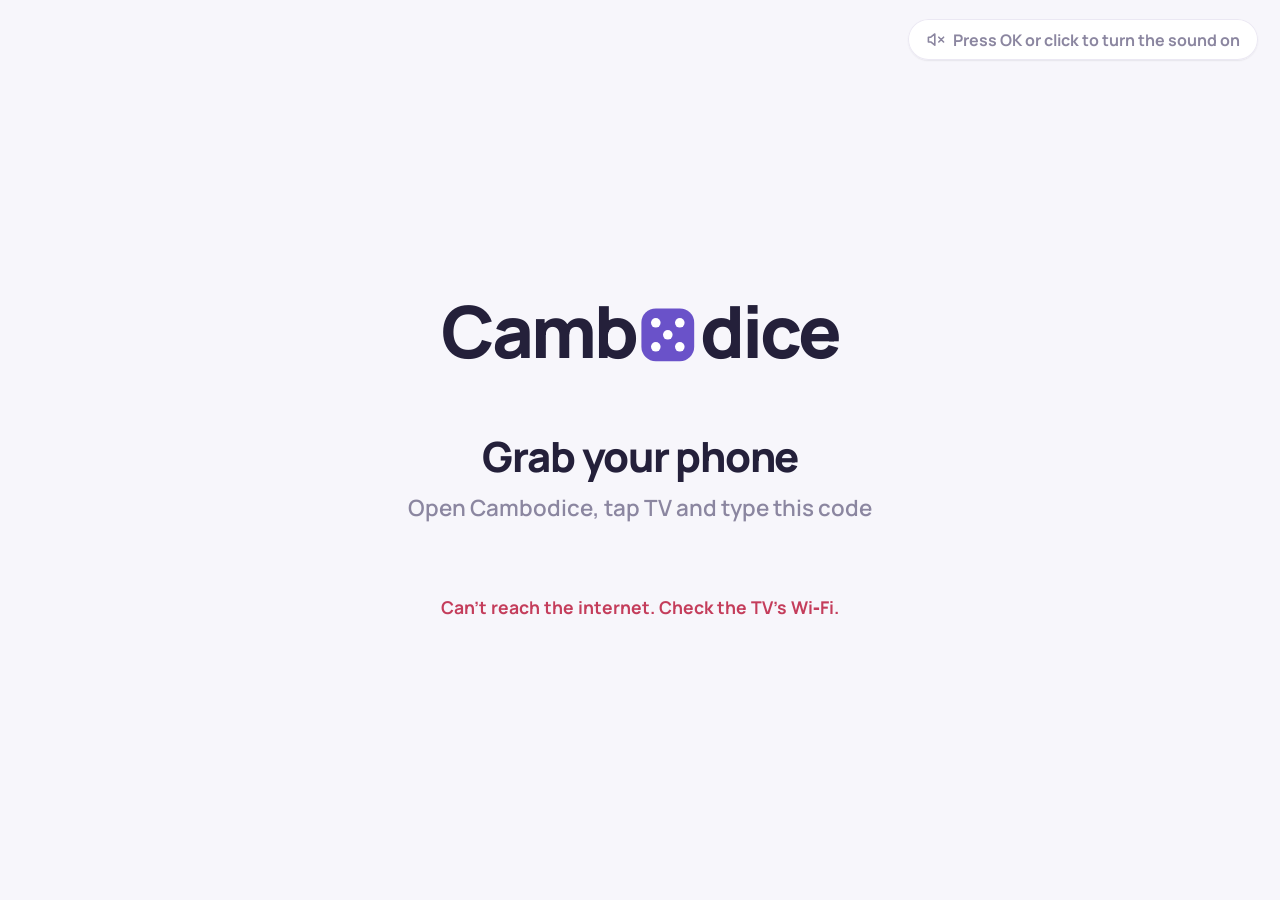
==== tv/index.html @ 7696fd63 "Add TV scoreboard: TV page with pairing code, phone sends live game to the TV Co-Authored-By: Claude" ====
<!DOCTYPE html>
<html lang="en">
<head>
  <meta charset="UTF-8" />
  <meta name="viewport" content="width=device-width, initial-scale=1" />
  <!-- This page lives in /tv/ so its address is short to type on a TV remote.
       <base> makes every file path below start from the main folder,
       so "style.css" and "avatars/…" work exactly like on the phone. -->
  <base href="../" />
  <title>Cambodice TV</title>
  <meta name="color-scheme" content="light dark" />
  <link rel="icon" href="icons/icon-180.png" />
  <link rel="stylesheet" href="style.css" />
  <link rel="stylesheet" href="tv.css" />
</head>
<body class="tv">

  <!-- ============ WAITING: shows the code to type on the phone ============ -->
  <section id="tv-wait" class="tv-screen tv-center">
    <h1 class="logo tv-logo" aria-label="Cambodice">Camb<i class="logo-die"></i>dice</h1>
    <div class="tv-wait-title" data-t="tvWaitTitle"></div>
    <div class="tv-wait-sub" data-t="tvWaitSub"></div>
    <div class="tv-code-big" id="tv-code"></div>
    <div class="tv-net" id="tv-net"></div>
  </section>

  <!-- ============ LOBBY: phone connected, players being added ============ -->
  <section id="tv-lobby" class="tv-screen hidden">
    <div class="tv-lobby-main">
      <h1 class="logo tv-logo" aria-label="Cambodice">Camb<i class="logo-die"></i>dice</h1>
      <div class="tv-lobby-title" id="lobby-title"></div>
      <div class="tv-lobby-players" id="lobby-players"></div>
      <div class="tv-pill" id="lobby-target"></div>
    </div>
    <aside class="tv-panel" id="lobby-board-wrap">
      <div class="tv-panel-title"><i data-icon="trophy" class="icon-sm"></i> <span data-t="leaderboard"></span></div>
      <ol class="sc-list tv-lb" id="lobby-board"></ol>
    </aside>
  </section>

  <!-- ============ GAME ============ -->
  <section id="tv-game" class="tv-screen tv-game hidden">
    <div class="tv-left">
      <div class="tv-head">
        <span class="logo tv-logo-sm">Camb<i class="logo-die"></i>dice</span>
        <span class="tv-pill" id="game-target"></span>
      </div>
      <ul class="scoreboard tv-board" id="tv-board"></ul>
    </div>
    <div class="tv-right">
      <div id="tv-banner" class="banner tv-banner hidden"></div>
      <div class="turn-card tv-turn" id="tv-turn">
        <div id="tv-turn-avatar"></div>
        <div class="turn-name tv-turn-name" id="tv-turn-name"></div>
        <div class="turn-points tv-turn-points num" id="tv-turn-points">0</div>
        <div class="tv-turn-label" data-t="tvTurnPts"></div>
        <div class="turn-hint tv-turn-hint" id="tv-turn-hint"></div>
      </div>
      <div id="tv-last" class="last-turn tv-last hidden"></div>
    </div>
  </section>

  <!-- ============ WINNER ============ -->
  <section id="tv-winner" class="tv-screen tv-winner hidden">
    <div class="tv-win-main">
      <div class="winner-eyebrow" data-t="winner"></div>
      <h1 class="winner-name" id="tv-winner-name"></h1>
      <div class="podium" id="tv-podium"></div>
    </div>
    <aside class="tv-win-side">
      <div class="shot-note hidden" id="tv-shot"></div>
      <ul id="tv-final" class="scoreboard final"></ul>
      <div id="tv-awards-wrap" class="hidden">
        <div class="section-label" data-t="awards"></div>
        <ul class="awards" id="tv-awards"></ul>
      </div>
    </aside>
  </section>

  <!-- ============ OVERLAYS ============ -->
  <canvas id="confetti"></canvas>
  <div id="toast" class="toast tv-toast"></div>

  <section id="score-check" class="score-check tv-sc hidden">
    <div class="sc-card">
      <div class="sc-eyebrow" id="sc-eyebrow"></div>
      <div class="sc-title" id="sc-title"></div>
      <div class="sc-sub" id="sc-sub"></div>
      <ol class="sc-list" id="sc-list"></ol>
    </div>
  </section>

  <section id="tv-rules" class="score-check tv-rules hidden">
    <div class="sc-card">
      <div class="sc-title" data-t="houseRules"></div>
      <div id="tv-rules-body"></div>
    </div>
  </section>

  <div class="tv-status" id="tv-status"></div>
  <button class="tv-sound-hint" id="tv-sound-hint"><i data-icon="mute" class="icon-sm"></i> <span data-t="tvSoundHint"></span></button>

  <script src="icons.js"></script>
  <script src="sounds.js"></script>
  <script src="lang.js"></script>
  <script src="rules.js"></script>
  <script src="lib/peerjs.min.js"></script>
  <script src="net.js"></script>
  <script src="tv.js"></script>
</body>
</html>
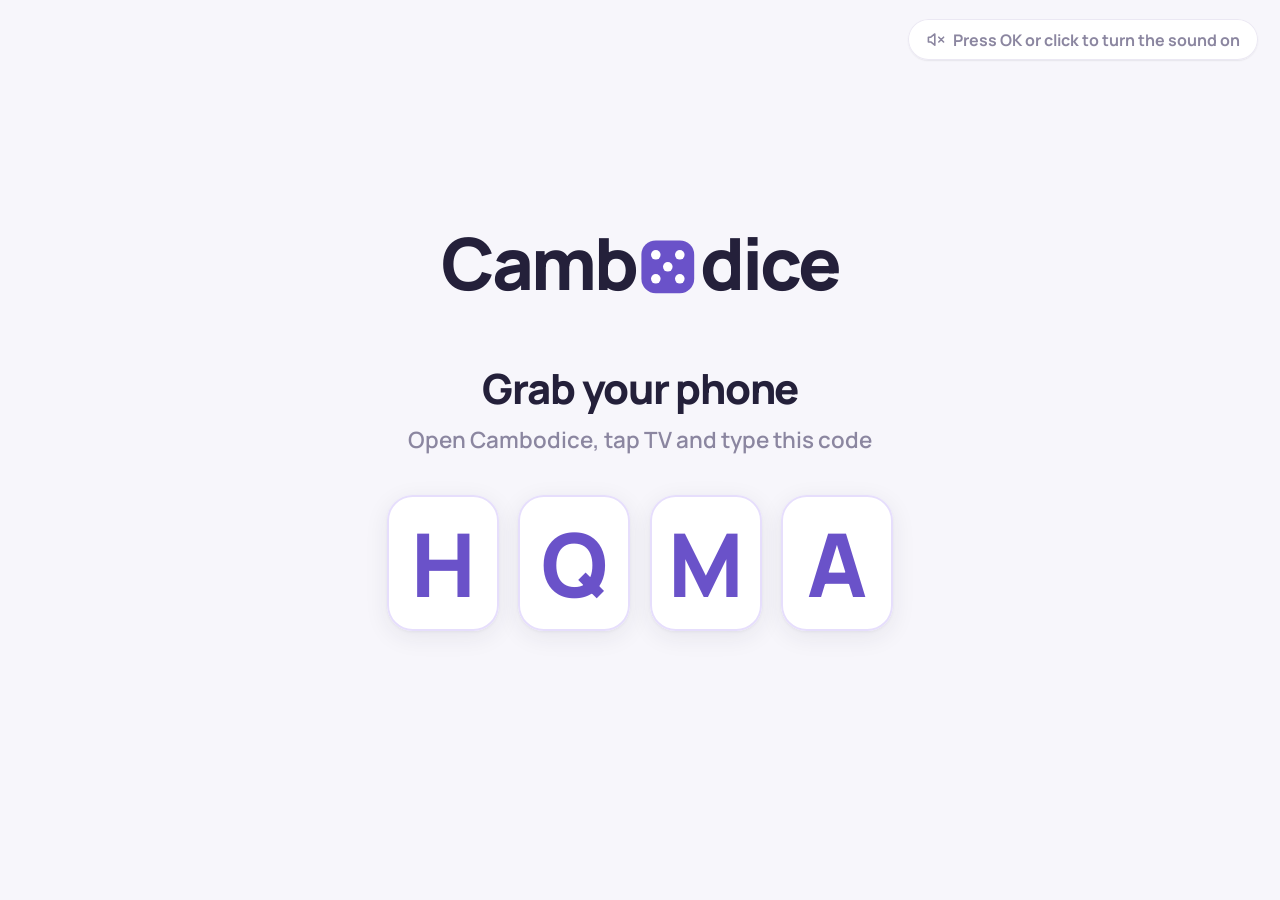
==== commit d6eec965: "Make the TV page work on older smart-TV browsers Older TV browsers can't read newer JavaScript (?? ," ====
--- a/tv/index.html
+++ b/tv/index.html
@@ -100,6 +100,14 @@
   <div class="tv-status" id="tv-status"></div>
   <button class="tv-sound-hint" id="tv-sound-hint"><i data-icon="mute" class="icon-sm"></i> <span data-t="tvSoundHint"></span></button>
 
+  <!-- If anything goes wrong (e.g. an old TV browser), show it on screen
+       so we can see what happened instead of a blank page. -->
+  <script>
+    window.onerror = function (msg, file, line) {
+      var el = document.getElementById("tv-net");
+      if (el) el.textContent = "Error: " + msg + " (" + String(file).split("/").pop() + ":" + line + ")";
+    };
+  </script>
   <script src="icons.js"></script>
   <script src="sounds.js"></script>
   <script src="lang.js"></script>
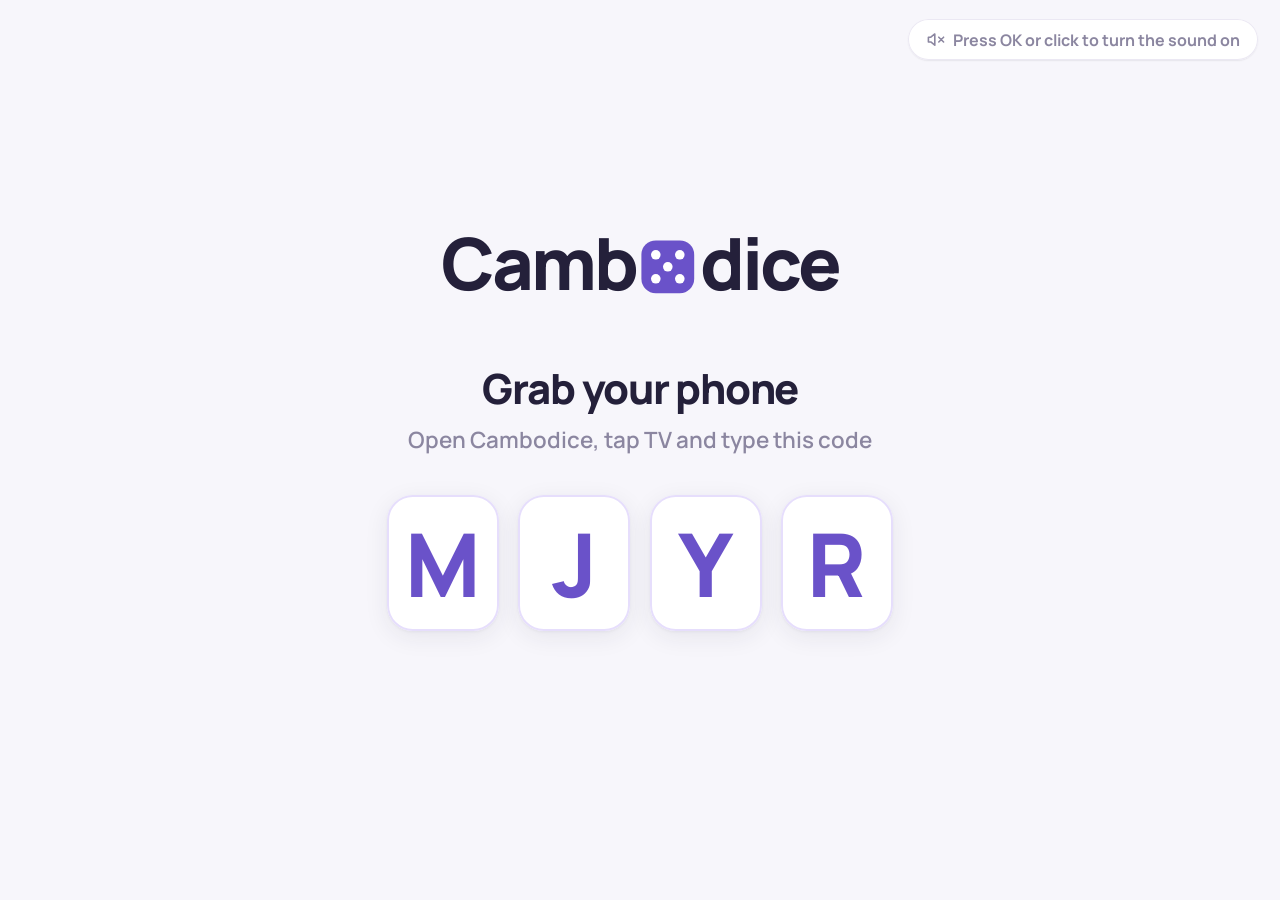
==== commit b58f855a: "TV page: add version to script links so TVs don't use old cached copies Co-Authored-By: Claude Opus " ====
--- a/tv/index.html
+++ b/tv/index.html
@@ -10,8 +10,8 @@
   <title>Cambodice TV</title>
   <meta name="color-scheme" content="light dark" />
   <link rel="icon" href="icons/icon-180.png" />
-  <link rel="stylesheet" href="style.css" />
-  <link rel="stylesheet" href="tv.css" />
+  <link rel="stylesheet" href="style.css?v=21" />
+  <link rel="stylesheet" href="tv.css?v=21" />
 </head>
 <body class="tv">
 
@@ -108,12 +108,12 @@
       if (el) el.textContent = "Error: " + msg + " (" + String(file).split("/").pop() + ":" + line + ")";
     };
   </script>
-  <script src="icons.js"></script>
-  <script src="sounds.js"></script>
-  <script src="lang.js"></script>
-  <script src="rules.js"></script>
-  <script src="lib/peerjs.min.js"></script>
-  <script src="net.js"></script>
-  <script src="tv.js"></script>
+  <script src="icons.js?v=21"></script>
+  <script src="sounds.js?v=21"></script>
+  <script src="lang.js?v=21"></script>
+  <script src="rules.js?v=21"></script>
+  <script src="lib/peerjs.min.js?v=21"></script>
+  <script src="net.js?v=21"></script>
+  <script src="tv.js?v=21"></script>
 </body>
 </html>
